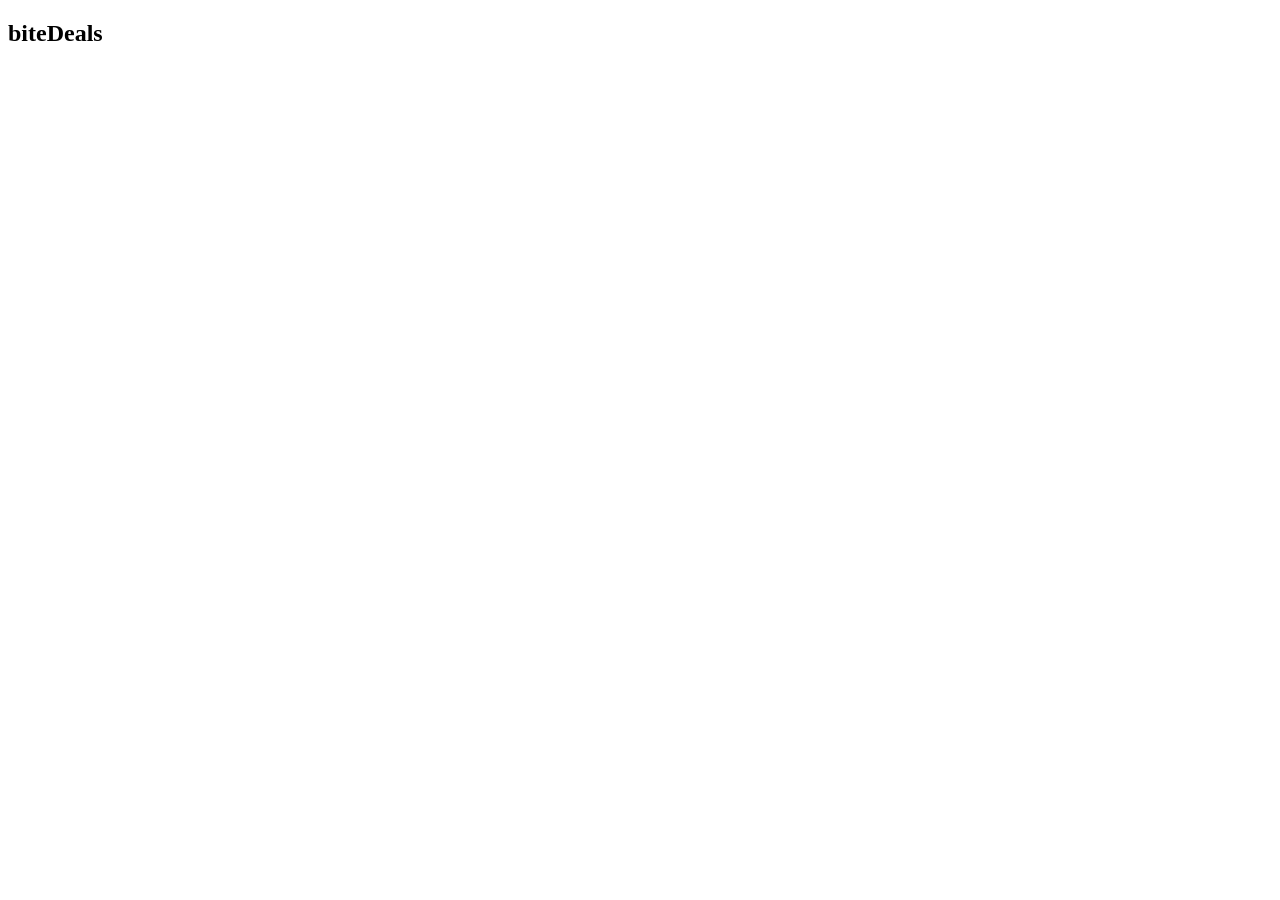
==== biteDeals.html @ dc35ed9b "navigation added" ====
<!DOCTYPE html>
<html lang="en">
<head>
    <meta charset="UTF-8">
    <meta name="viewport" content="width=device-width, initial-scale=1.0">
    <title>biteDeals</title>
</head>
<body>
    <h2>biteDeals</h2>
</body>
</html>
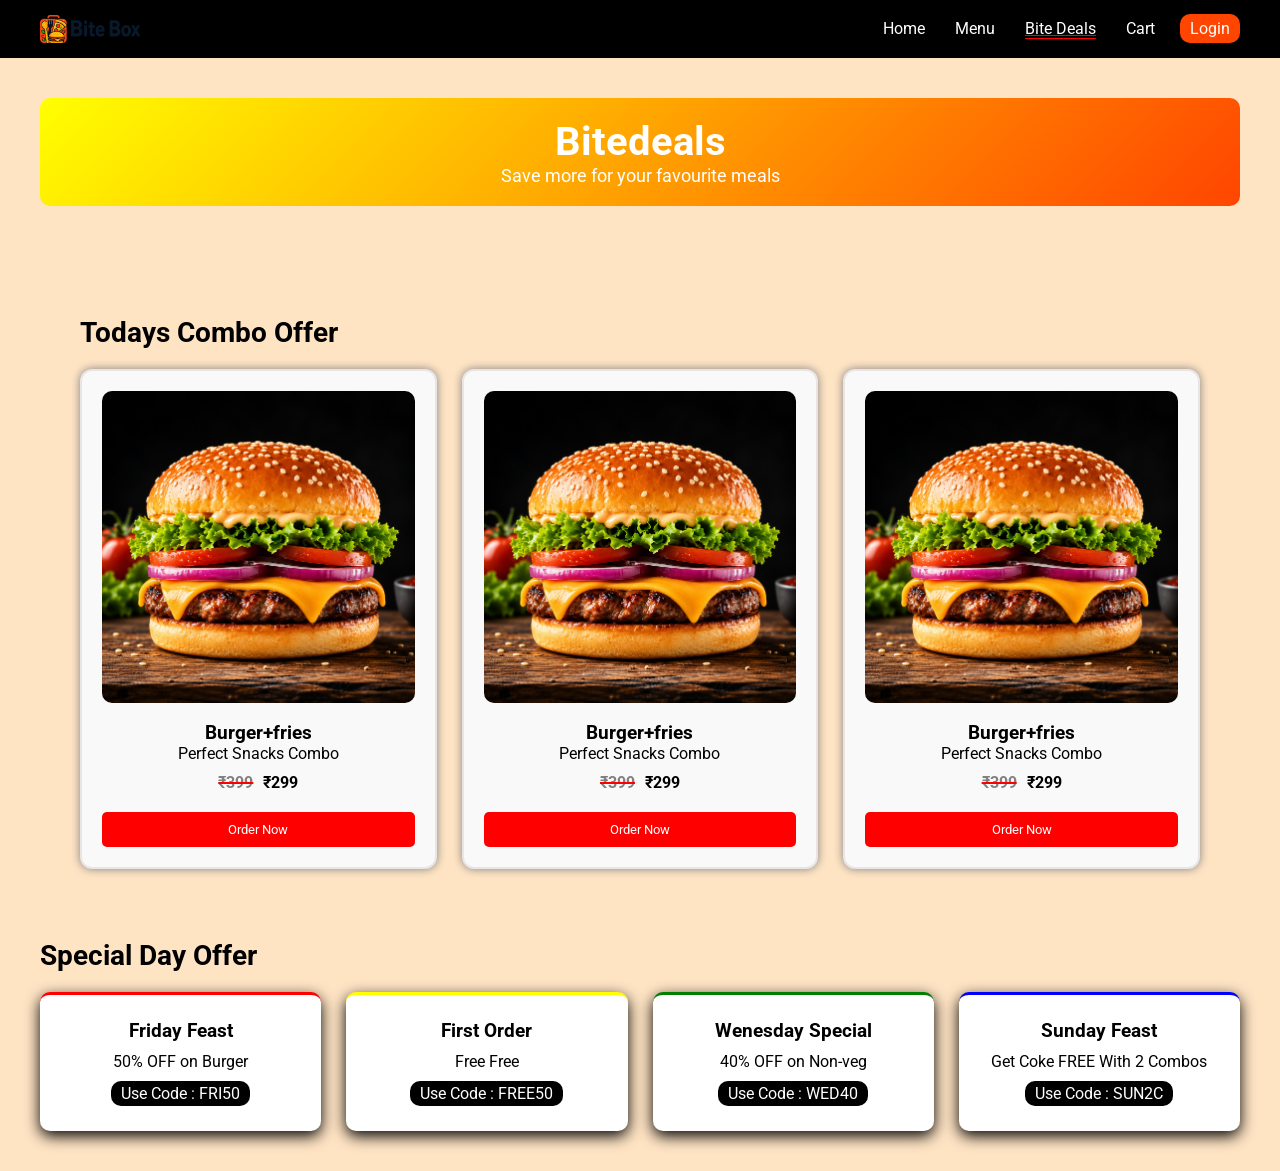
==== commit 5cb2266e: "design Bite box" ====
--- a/biteDeals.html
+++ b/biteDeals.html
@@ -1,11 +1,106 @@
 <!DOCTYPE html>
 <html lang="en">
+
 <head>
     <meta charset="UTF-8">
     <meta name="viewport" content="width=device-width, initial-scale=1.0">
     <title>biteDeals</title>
+    <link rel="stylesheet" href="CSS\style.css">
+    <link rel="shortcut icon" href="images\logo_32162.jpg" type="image/x-icon">
+    <link rel="preconnect" href="https://fonts.googleapis.com">
+    <link rel="preconnect" href="https://fonts.gstatic.com" crossorigin>
+    <link href="https://fonts.googleapis.com/css2?family=Roboto:ital,wght@0,100..900;1,100..900&display=swap"
+        rel="stylesheet">
 </head>
+
 <body>
-    <h2>biteDeals</h2>
+    <header>
+        <nav>
+            <div>
+                <img src="images\logo.jpg" alt="logo" width="100px">
+                <ul>
+                    <li><a href="index.html">Home</a></li>
+                    <li><a href="menu.html">Menu</a></li>
+                    <li><a href="biteDeals.html" class="active">Bite Deals</a></li>
+                    <li><a href="cart.html">Cart<i class="fa-solid fa-cart-shopping"></i></a></li>
+                    <li><a href="login.html">Login<i class="fa-solid fa-right-to-bracket"></i></a></li>
+                </ul>
+            </div>
+        </nav>
+    </header>
+
+    <!-- Deal section -->
+    <section class="deals-page">
+        <!-- Hero box -->
+        <div class="deal-hero">
+            <h1>Bitedeals</h1>
+            <p>Save more for your favourite meals</p>
+        </div>
+        <!-- Combo section -->
+
+        <section class="combo-section">
+            <h2 class="section-title">Todays Combo Offer</h2>
+            <div class="combo-container">
+                <!-- Combo one -->
+                <div class="combo-card">
+                    <img src="images\Burger.png" alt="Burger">
+                    <h3>Burger+fries</h3>
+                    <p>Perfect Snacks Combo</p>
+                    <h4><span>₹399</span>₹299</h4>
+                    <button class="button">Order Now</button>
+                </div>
+
+                <div class="combo-card">
+                    <img src="images\Burger.png" alt="Burger">
+                    <h3>Burger+fries</h3>
+                    <p>Perfect Snacks Combo</p>
+                    <h4><span>₹399</span>₹299</h4>
+                    <button class="button">Order Now</button>
+                </div>
+
+                <div class="combo-card">
+                    <img src="images\Burger.png" alt="Burger">
+                    <h3>Burger+fries</h3>
+                    <p>Perfect Snacks Combo</p>
+                    <h4><span>₹399</span>₹299</h4>
+                    <button class="button">Order Now</button>
+                </div>
+
+            </div>
+        </section>
+        <!-- deal -->
+         <h2 class="section-title">Special Day Offer</h2>
+         <div class="deal-container">
+
+            <!-- card1 -->
+            <div class="deal-card red">
+                <h3>Friday Feast</h3>
+                <p>50% OFF on Burger</p>
+                <span>Use Code : FRI50</span>
+            </div>
+
+            <!-- card2 -->
+             <div class="deal-card yellow">
+                <h3>First Order</h3>
+                <p>Free Free</p>
+                <span>Use Code : FREE50</span>
+            </div>
+            
+            <!-- card3 -->
+             <div class="deal-card green">
+                <h3>Wenesday Special</h3>
+                <p>40% OFF on Non-veg</p>
+                <span>Use Code : WED40</span>
+            </div>
+
+            <!-- card4 -->
+             <div class="deal-card blue">
+                <h3>Sunday Feast</h3>
+                <p>Get Coke FREE With 2 Combos</p>
+                <span>Use Code : SUN2C</span>
+            </div>
+         </div>
+    </section>
 </body>
+
 </html>
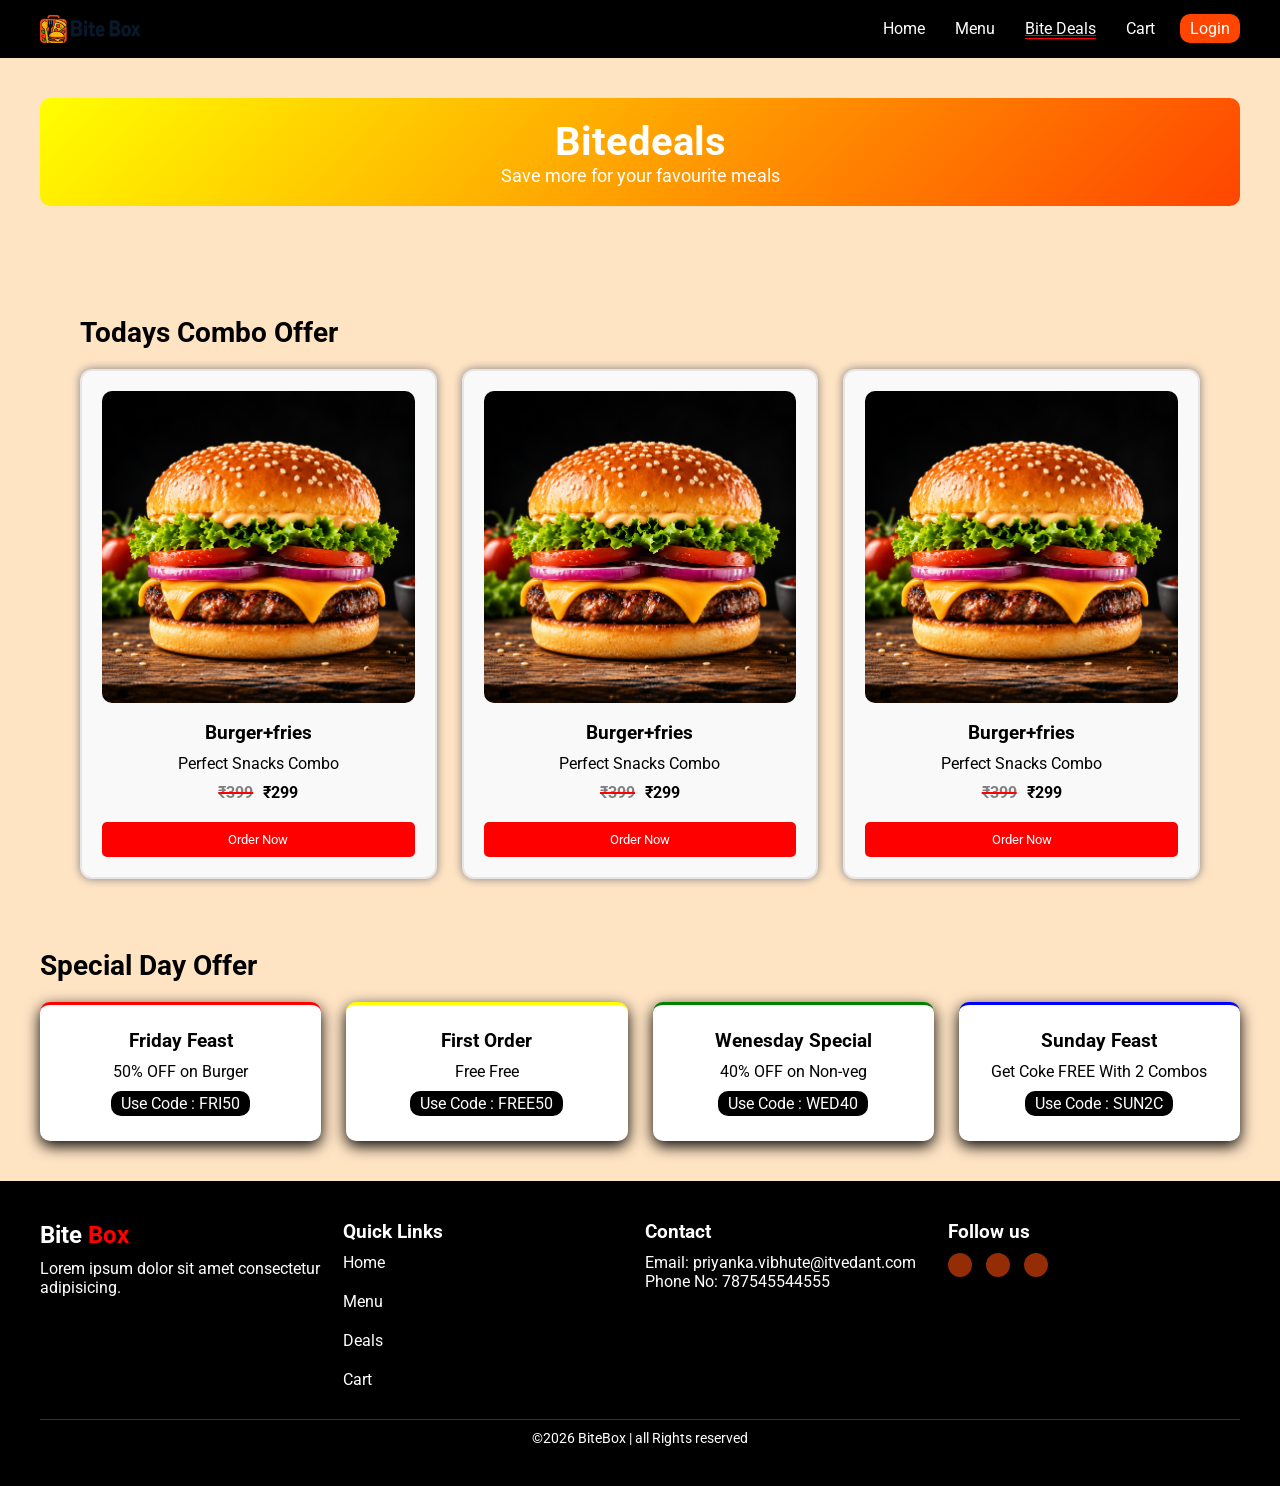
==== commit 6bbb762b: "footer" ====
--- a/biteDeals.html
+++ b/biteDeals.html
@@ -101,6 +101,40 @@
             </div>
          </div>
     </section>
+        <footer>
+        <div class="footer-container">
+            <div class="footer-box">
+                <h2>Bite <span>Box</span></h2>
+                <p>Lorem ipsum dolor sit amet consectetur adipisicing.</p>
+            </div>
+            <div class="footer-box">
+                <H3>Quick Links</H3>
+                <ul>
+                    <li><a href="index.html">Home</a></li>
+                    <li><a href="menu.html">Menu</a></li>
+                    <li><a href="biteDeals.html">Deals</a></li>
+                    <li><a href="cart.html">Cart</a></li>
+                </ul>
+            </div>
+            <div class="footer-box">
+                <h3>Contact</h3>
+                <p>Email: priyanka.vibhute@itvedant.com</p>
+                <p>Phone No: 787545544555</p>
+            </div>
+            <div class="footer-box">
+                <h3>Follow us</h3>
+                <div class="special-icons">
+                    <a href=""><i class="fa-brands fa-instagram"></i></a>
+                    <a href=""><i class="fa-brands fa-facebook"></i></a>
+                    <a href=""><i class="fa-brands fa-whatsapp"></i></a>
+                </div>
+            </div>
+        </div>
+        <div class="footer-bottom">
+            <p>©2026 BiteBox | all Rights reserved</p>
+        </div>
+        </div>
+    </footer>
 </body>
 
 </html>
